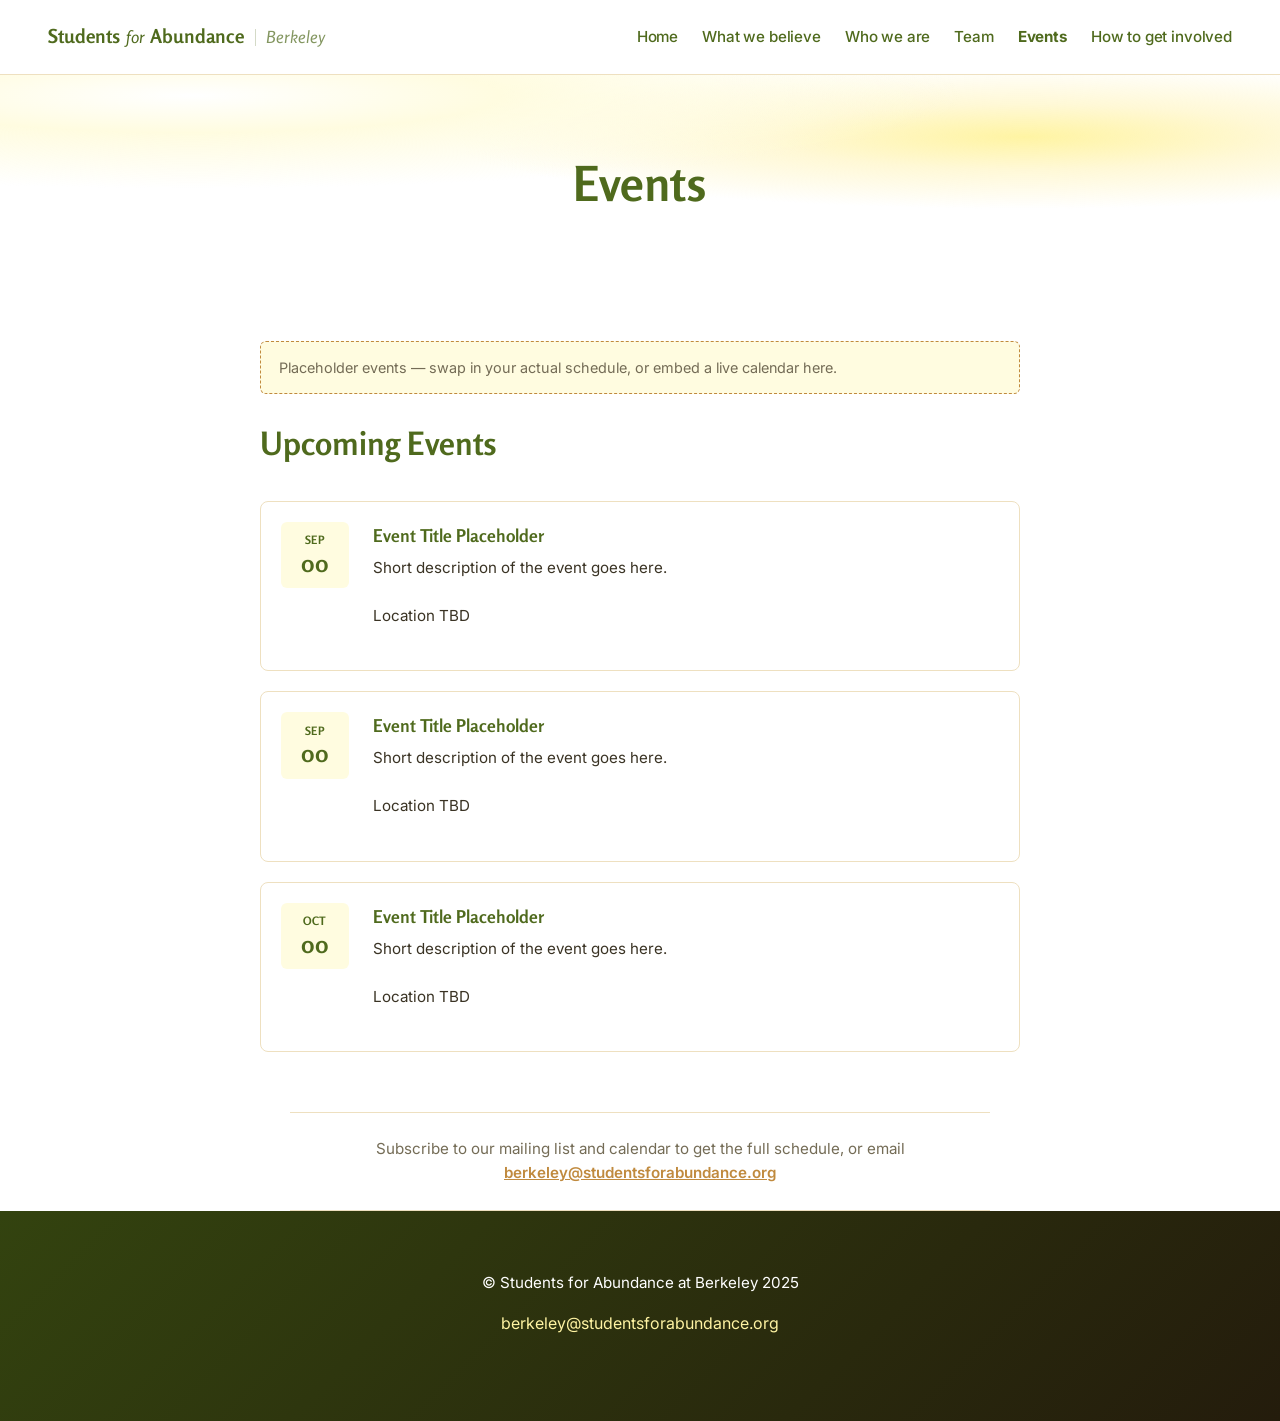
==== events.html @ f54645c2 "Add Team and Events pages, widen nav for larger screens - Add team.html with placeholder leadership/" ====
<!DOCTYPE html>
<html lang="en">
<head>
    <meta charset="UTF-8">
    <meta name="viewport" content="width=device-width, initial-scale=1.0">
    <title>Events - Students for Abundance Berkeley</title>
    <link rel="preconnect" href="https://fonts.googleapis.com">
    <link rel="preconnect" href="https://fonts.gstatic.com" crossorigin>
    <link href="https://fonts.googleapis.com/css2?family=Inter:wght@400;500;600;700&family=Rosario:ital,wght@0,400;0,700;1,400&display=swap" rel="stylesheet">
    <link rel="stylesheet" href="src/css/styles.css">
</head>
<body>
    <!-- Navigation -->
    <nav class="navbar">
        <div class="nav-container">
            <div class="nav-brand">
                <a href="./" class="brand-link">Students</a>
                <span class="brand-for">for</span>
                <a href="./" class="brand-link">Abundance</a>
                <span class="brand-chapter">Berkeley</span>
            </div>
            <button class="menu-toggle" aria-label="Toggle menu">
                <span></span>
                <span></span>
                <span></span>
            </button>
            <ul class="nav-links">
                <li><a href="./">Home</a></li>
                <li><a href="what-we-believe.html">What we believe</a></li>
                <li><a href="who-we-are.html">Who we are</a></li>
                <li><a href="team.html">Team</a></li>
                <li><a href="events.html" class="active">Events</a></li>
                <li><a href="how-to-get-involved.html">How to get involved</a></li>
            </ul>
        </div>
    </nav>

    <header class="page-header">
        <h1>Events</h1>
    </header>

    <main>
        <section class="belief-block">
            <div class="container">
                <div class="placeholder-note">Placeholder events &mdash; swap in your actual schedule, or embed a live calendar here.</div>

                <h2>Upcoming Events</h2>
                <div class="events-list">
                    <div class="event-card">
                        <div class="event-date">
                            <span class="event-month">Sep</span>
                            <span class="event-day">00</span>
                        </div>
                        <div class="event-info">
                            <h3>Event Title Placeholder</h3>
                            <p>Short description of the event goes here.</p>
                            <p class="event-location">Location TBD</p>
                        </div>
                    </div>

                    <div class="event-card">
                        <div class="event-date">
                            <span class="event-month">Sep</span>
                            <span class="event-day">00</span>
                        </div>
                        <div class="event-info">
                            <h3>Event Title Placeholder</h3>
                            <p>Short description of the event goes here.</p>
                            <p class="event-location">Location TBD</p>
                        </div>
                    </div>

                    <div class="event-card">
                        <div class="event-date">
                            <span class="event-month">Oct</span>
                            <span class="event-day">00</span>
                        </div>
                        <div class="event-info">
                            <h3>Event Title Placeholder</h3>
                            <p>Short description of the event goes here.</p>
                            <p class="event-location">Location TBD</p>
                        </div>
                    </div>
                </div>
            </div>
        </section>

        <section class="contact-note">
            <p>Subscribe to our mailing list and calendar to get the full schedule, or email <a href="mailto:berkeley@studentsforabundance.org">berkeley@studentsforabundance.org</a></p>
        </section>
    </main>

    <!-- Footer -->
    <footer class="footer">
        <div class="container">
            <p class="copyright">&copy; Students for Abundance at Berkeley 2025</p>
            <p class="contact-email">
                <a href="mailto:berkeley@studentsforabundance.org">berkeley@studentsforabundance.org</a>
            </p>
        </div>
    </footer>

    <script src="src/js/main.js"></script>
</body>
</html>
---- src/css/styles.css ----
/* Reset and Base Styles */
:root {
    --cream: #fffef9;
    --gold-pale: #fffce0;
    --gold-light: #fff4a3;
    --gold: #fff9b0;
    --gold-mid: #e8c468;
    --gold-deep: #c08a3e;
    --brown: #9c5f24;
    --brown-dark: #7a4718;
    --ink: #1a1a1a;
    --olive: #4f6a1d;
    --olive-dark: #38480f;
    --text-body: #3a3324;
    --text-muted: #746c56;
    --border-warm: #eee0c0;
    --font-heading: 'Rosario', sans-serif;
    --font-body: 'Inter', -apple-system, BlinkMacSystemFont, sans-serif;
}

* {
    margin: 0;
    padding: 0;
    box-sizing: border-box;
}

html {
    scroll-behavior: smooth;
}

body {
    font-family: var(--font-body);
    line-height: 1.6;
    color: var(--ink);
    background: #fff;
}

.container {
    max-width: 1000px;
    margin: 0 auto;
    padding: 0 20px;
}

/* Navigation */
.navbar {
    background: #fff;
    border-bottom: 1px solid var(--border-warm);
    position: sticky;
    top: 0;
    z-index: 1000;
}

.nav-container {
    max-width: 1440px;
    margin: 0 auto;
    padding: 1.5rem 48px;
    display: flex;
    justify-content: space-between;
    align-items: center;
}

.nav-brand {
    display: flex;
    align-items: baseline;
    gap: 0.35rem;
    flex-wrap: wrap;
}

.brand-link {
    font-family: var(--font-heading);
    font-size: 1.2rem;
    font-weight: 700;
    color: var(--olive);
    text-decoration: none;
    line-height: 1;
    transition: opacity 0.3s;
}

.brand-link:hover {
    opacity: 0.7;
}

.brand-for {
    font-family: var(--font-heading);
    font-style: italic;
    font-weight: 400;
    font-size: 1.05rem;
    color: var(--olive);
    line-height: 1;
}

.brand-chapter {
    font-family: var(--font-heading);
    font-style: italic;
    font-weight: 400;
    font-size: 1.05rem;
    color: var(--olive);
    opacity: 0.7;
    margin-left: 0.35rem;
    padding-left: 0.6rem;
    border-left: 1px solid rgba(79, 106, 29, 0.35);
    line-height: 1;
}

.nav-links {
    display: flex;
    list-style: none;
    gap: 1.5rem;
    align-items: center;
    flex-wrap: wrap;
}

.nav-links a {
    text-decoration: none;
    color: var(--olive);
    font-weight: 500;
    font-size: 0.95rem;
    letter-spacing: -0.15px;
    transition: opacity 0.3s;
}

.nav-links a:hover {
    opacity: 0.6;
}

.nav-links a.active {
    font-weight: 700;
}

.menu-toggle {
    display: none;
    flex-direction: column;
    background: none;
    border: none;
    cursor: pointer;
    gap: 5px;
}

.menu-toggle span {
    width: 25px;
    height: 2px;
    background: var(--olive);
}

/* Hero Section */
.hero {
    position: relative;
    overflow: hidden;
    background:
        radial-gradient(55% 40% at 20% 8%, rgba(255,255,255,0.85) 0%, rgba(255,255,255,0) 60%),
        radial-gradient(45% 30% at 80% 12%, rgba(255,244,163,0.6) 0%, rgba(255,244,163,0) 60%),
        linear-gradient(180deg, #fffce0 0%, #fff9b0 40%, #e8c468 100%);
    padding: 80px 20px 0;
    text-align: center;
}

.hero-content {
    max-width: 1000px;
    margin: 0 auto;
    position: relative;
    z-index: 2;
}

.hero-skyline {
    position: relative;
    z-index: 1;
    width: 100%;
    max-width: 1600px;
    margin: 50px auto 0;
    line-height: 0;
}

.hero-skyline svg {
    width: 100%;
    height: auto;
    display: block;
}

.hero-title {
    font-family: var(--font-heading);
    font-size: 4rem;
    font-weight: 700;
    color: var(--olive);
    margin-bottom: 0.4rem;
    letter-spacing: -1px;
}

.hero-location {
    font-family: var(--font-heading);
    font-size: 1.5rem;
    color: var(--olive);
    opacity: 0.8;
    margin-bottom: 0.4rem;
    font-weight: 700;
}

.hero-tagline {
    font-family: var(--font-heading);
    font-size: 1.4rem;
    line-height: 1.6;
    color: var(--olive);
    max-width: 700px;
    margin: 0 auto 2.5rem;
    font-weight: 400;
}

.hero-ctas {
    display: flex;
    gap: 1rem;
    justify-content: center;
    flex-wrap: wrap;
}

/* Buttons */
.btn {
    display: inline-block;
    padding: 12px 28px;
    text-decoration: none;
    border-radius: 4px;
    font-weight: 600;
    font-size: 0.95rem;
    transition: all 0.3s;
    border: none;
    cursor: pointer;
}

.btn-primary {
    background: var(--olive);
    color: #fff;
}

.btn-primary:hover {
    background: var(--olive-dark);
}

.btn-secondary {
    background: transparent;
    color: var(--olive);
    border: 2px solid var(--olive);
}

.btn-secondary:hover {
    background: var(--gold-pale);
}

/* Content Sections */
.content-section {
    padding: 55px 20px;
    background: #fff;
}

main > .content-section:first-of-type {
    padding-top: 40px;
}

.content-section.alt {
    background: var(--gold-pale);
}

.content-section h2 {
    font-family: var(--font-heading);
    font-size: 2.2rem;
    margin-bottom: 1.5rem;
    font-weight: 700;
    color: var(--olive);
}

.content-section p {
    font-size: 1.05rem;
    line-height: 1.8;
    color: var(--text-body);
    max-width: 800px;
}

/* Supporters Section */
.supporters-section {
    padding: 50px 20px;
    background: var(--gold-pale);
    border-top: 1px solid var(--border-warm);
    text-align: center;
}

.supporters-text {
    font-size: 0.95rem;
    color: var(--text-muted);
    margin-bottom: 1.5rem;
}

.supporters-logos {
    display: flex;
    gap: 2rem;
    justify-content: center;
    flex-wrap: wrap;
}

.supporter-link {
    color: var(--gold-deep);
    text-decoration: none;
    font-weight: 600;
    transition: color 0.3s;
}

.supporter-link:hover {
    color: var(--brown);
}

/* Join Section */
.join-section {
    padding: 80px 20px;
    background: #fff;
}

.join-content {
    max-width: 600px;
    margin: 0 auto;
    text-align: center;
}

.join-content h2 {
    font-family: var(--font-heading);
    font-size: 2.2rem;
    margin-bottom: 0.5rem;
    font-weight: 700;
    color: var(--olive);
}

.join-subtitle {
    color: var(--text-muted);
    font-size: 0.95rem;
    margin-bottom: 2rem;
}

/* Email Form */
.email-form {
    display: flex;
    gap: 10px;
    justify-content: center;
    flex-wrap: wrap;
}

.email-form input {
    padding: 12px 16px;
    border: 1px solid var(--border-warm);
    border-radius: 4px;
    font-size: 1rem;
    font-family: inherit;
    min-width: 280px;
    transition: border-color 0.3s;
}

.email-form input:focus {
    outline: none;
    border-color: var(--olive);
}

/* Footer */
.footer {
    background: linear-gradient(135deg, #33430f 0%, #241c0c 100%);
    color: #fff;
    padding: 60px 20px;
    text-align: center;
}

.footer .container {
    max-width: 800px;
}

.copyright {
    font-size: 0.95rem;
    margin-bottom: 1rem;
}

.contact-email {
    margin-bottom: 1.5rem;
}

.contact-email a {
    color: var(--gold-light);
    text-decoration: none;
}

.contact-email a:hover {
    text-decoration: underline;
}

.design-credit {
    font-size: 0.85rem;
    color: #a89f88;
}

.design-credit a {
    color: var(--gold-light);
    text-decoration: none;
}

.design-credit a:hover {
    text-decoration: underline;
}

/* Sub-page Header */
.page-header {
    background:
        radial-gradient(60% 45% at 15% 10%, #ffffff 0%, var(--gold-pale) 40%, rgba(255,255,255,0) 100%),
        radial-gradient(45% 35% at 80% 30%, var(--gold-light) 0%, rgba(255,243,180,0.55) 45%, rgba(255,255,255,0) 100%),
        #ffffff;
    padding: 70px 20px 60px;
    text-align: center;
}

.page-header h1 {
    font-family: var(--font-heading);
    font-size: 3rem;
    font-weight: 700;
    color: var(--olive);
}

/* Dark statement banner */
.banner-dark {
    background: linear-gradient(135deg, var(--brown) 0%, var(--brown-dark) 100%);
    color: #fff;
    padding: 70px 20px;
    text-align: center;
}

.banner-dark h2 {
    font-family: var(--font-heading);
    font-size: 2.4rem;
    font-weight: 700;
    max-width: 700px;
    margin: 0 auto;
    line-height: 1.3;
}

/* Belief blocks */
.belief-block {
    padding: 60px 20px;
    background: #fff;
}

.belief-block.alt {
    background: var(--gold-pale);
}

.belief-block .container {
    max-width: 800px;
}

.belief-block p {
    font-size: 1.05rem;
    line-height: 1.85;
    color: var(--text-body);
    margin-bottom: 1.25rem;
}

.belief-block h2 {
    font-family: var(--font-heading);
    font-size: 2rem;
    color: var(--olive);
    text-align: left;
    margin: 0 0 1.5rem;
    font-weight: 700;
}

.goals-list {
    margin-top: 1.5rem;
}

.goals-list .goal {
    margin-bottom: 1.5rem;
}

.goals-list .goal strong {
    color: var(--olive);
}

/* Pillars grid (Building community / Learning / Doing) */
.pillars-grid {
    display: grid;
    grid-template-columns: repeat(3, 1fr);
    gap: 2rem;
    margin-top: 2.5rem;
    max-width: 900px;
    margin-left: auto;
    margin-right: auto;
}

.pillar h3 {
    font-family: var(--font-heading);
    color: var(--olive);
    font-size: 1.3rem;
    margin-bottom: 0.75rem;
}

.pillar p {
    font-size: 0.98rem;
    color: var(--text-body);
    line-height: 1.7;
}

/* Activity list */
.activity-list {
    max-width: 800px;
    margin: 2rem auto 0;
    padding-left: 1.25rem;
}

.activity-list li {
    font-size: 1.02rem;
    line-height: 1.7;
    color: var(--text-body);
    margin-bottom: 0.75rem;
}

/* Get Involved blocks */
.involve-block {
    max-width: 700px;
    margin: 0 auto 2.5rem;
}

.involve-block h3 {
    font-family: var(--font-heading);
    color: var(--olive);
    font-size: 1.4rem;
    margin-bottom: 0.75rem;
}

.involve-block p {
    font-size: 1.05rem;
    line-height: 1.8;
    color: var(--text-body);
}

.involve-block a {
    color: var(--gold-deep);
    font-weight: 600;
}

.contact-note {
    text-align: center;
    max-width: 700px;
    margin: 0 auto;
    padding: 1.5rem;
    border-top: 1px solid var(--border-warm);
    border-bottom: 1px solid var(--border-warm);
    color: var(--text-muted);
    font-size: 0.95rem;
}

.contact-note a {
    color: var(--gold-deep);
    font-weight: 600;
}

/* Team grid */
.team-grid {
    display: grid;
    grid-template-columns: repeat(auto-fit, minmax(180px, 1fr));
    gap: 2.5rem;
    margin-top: 2rem;
}

.team-card {
    text-align: center;
}

.team-avatar {
    width: 96px;
    height: 96px;
    border-radius: 50%;
    background: var(--gold-mid);
    display: flex;
    align-items: center;
    justify-content: center;
    margin: 0 auto 1rem;
    font-family: var(--font-heading);
    font-size: 1.7rem;
    font-weight: 700;
    color: var(--olive-dark);
}

.team-card h3 {
    font-family: var(--font-heading);
    color: var(--olive);
    font-size: 1.1rem;
    margin-bottom: 0.15rem;
}

.team-card .team-role {
    color: var(--text-muted);
    font-size: 0.88rem;
}

.placeholder-note {
    max-width: 800px;
    margin: 0 auto 1.5rem;
    padding: 0.85rem 1.1rem;
    background: var(--gold-pale);
    border: 1px dashed var(--gold-deep);
    border-radius: 6px;
    color: var(--text-muted);
    font-size: 0.9rem;
}

/* Events list */
.events-list {
    display: flex;
    flex-direction: column;
    gap: 1.25rem;
    margin-top: 2rem;
    max-width: 800px;
    margin-left: auto;
    margin-right: auto;
}

.event-card {
    display: flex;
    gap: 1.5rem;
    align-items: flex-start;
    padding: 1.25rem;
    background: #fff;
    border: 1px solid var(--border-warm);
    border-radius: 8px;
}

.event-date {
    flex-shrink: 0;
    width: 68px;
    text-align: center;
    background: var(--gold-pale);
    border-radius: 6px;
    padding: 0.6rem 0.4rem;
    font-family: var(--font-heading);
    color: var(--olive);
}

.event-date .event-month {
    display: block;
    font-size: 0.72rem;
    font-weight: 700;
    text-transform: uppercase;
    letter-spacing: 0.05em;
}

.event-date .event-day {
    display: block;
    font-size: 1.5rem;
    font-weight: 700;
    line-height: 1.2;
}

.event-info h3 {
    font-family: var(--font-heading);
    color: var(--olive);
    font-size: 1.1rem;
    margin-bottom: 0.25rem;
}

.event-info p {
    color: var(--text-body);
    font-size: 0.95rem;
}

.event-location {
    color: var(--text-muted);
    font-size: 0.85rem;
    margin-top: 0.35rem;
}

/* Responsive */
@media (max-width: 768px) {
    .nav-container {
        padding: 1.2rem 20px;
    }

    .hero-title {
        font-size: 2.5rem;
    }

    .hero-tagline {
        font-size: 1.05rem;
    }

    .hero-ctas {
        flex-direction: column;
        align-items: center;
    }

    .nav-links {
        display: none;
        position: absolute;
        top: 70px;
        left: 0;
        right: 0;
        background: #fff;
        flex-direction: column;
        padding: 1rem;
        border-bottom: 1px solid var(--border-warm);
        gap: 1rem;
    }

    .nav-links.active {
        display: flex;
    }

    .menu-toggle {
        display: flex;
    }

    .email-form input {
        min-width: 100%;
    }

    .supporters-logos {
        gap: 1rem;
    }

    .content-section h2 {
        font-size: 1.75rem;
    }

    .hero-skyline {
        margin-top: 30px;
    }

    .page-header h1 {
        font-size: 2.2rem;
    }

    .banner-dark h2 {
        font-size: 1.7rem;
    }

    .belief-block h2 {
        font-size: 1.6rem;
    }

    .pillars-grid {
        grid-template-columns: 1fr;
        gap: 1.75rem;
    }

    .event-card {
        flex-direction: column;
        align-items: flex-start;
    }

    .event-date {
        width: auto;
        padding: 0.4rem 0.7rem;
        display: flex;
        align-items: baseline;
        gap: 0.4rem;
    }

    .event-date .event-day {
        font-size: 1.1rem;
    }

    .team-grid {
        grid-template-columns: repeat(2, 1fr);
        gap: 1.75rem;
    }
}
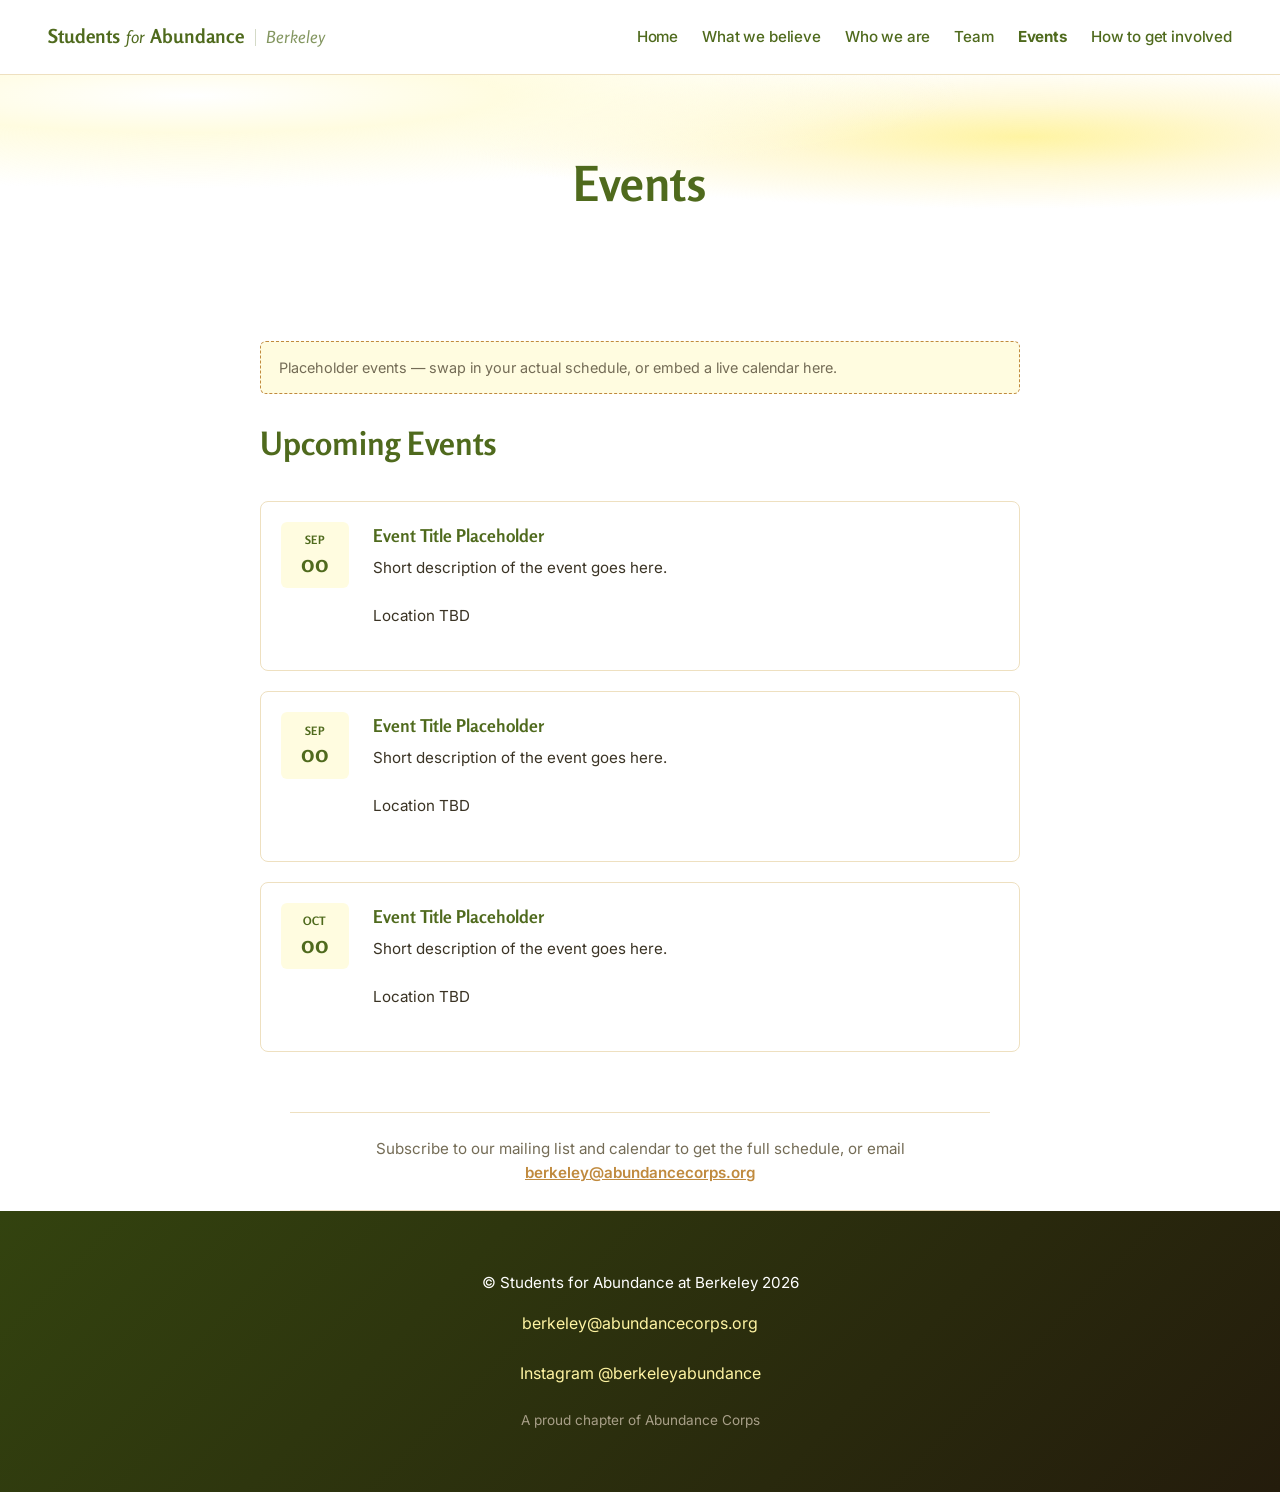
==== commit e80c078e: "Update contact email, 2026 copyright, add Instagram and Abundance Corps footer Co-Authored-By: Claud" ====
--- a/events.html
+++ b/events.html
@@ -13,12 +13,12 @@
     <!-- Navigation -->
     <nav class="navbar">
         <div class="nav-container">
-            <div class="nav-brand">
-                <a href="./" class="brand-link">Students</a>
+            <a href="./" class="nav-brand">
+                <span class="brand-link">Students</span>
                 <span class="brand-for">for</span>
-                <a href="./" class="brand-link">Abundance</a>
+                <span class="brand-link">Abundance</span>
                 <span class="brand-chapter">Berkeley</span>
-            </div>
+            </a>
             <button class="menu-toggle" aria-label="Toggle menu">
                 <span></span>
                 <span></span>
@@ -86,17 +86,21 @@
         </section>
 
         <section class="contact-note">
-            <p>Subscribe to our mailing list and calendar to get the full schedule, or email <a href="mailto:berkeley@studentsforabundance.org">berkeley@studentsforabundance.org</a></p>
+            <p>Subscribe to our mailing list and calendar to get the full schedule, or email <a href="mailto:berkeley@abundancecorps.org">berkeley@abundancecorps.org</a></p>
         </section>
     </main>
 
     <!-- Footer -->
     <footer class="footer">
         <div class="container">
-            <p class="copyright">&copy; Students for Abundance at Berkeley 2025</p>
+            <p class="copyright">&copy; Students for Abundance at Berkeley 2026</p>
             <p class="contact-email">
-                <a href="mailto:berkeley@studentsforabundance.org">berkeley@studentsforabundance.org</a>
+                <a href="mailto:berkeley@abundancecorps.org">berkeley@abundancecorps.org</a>
             </p>
+            <p class="footer-social">
+                <a href="https://www.instagram.com/berkeleyabundance/" target="_blank" rel="noopener">Instagram @berkeleyabundance</a>
+            </p>
+            <p class="footer-chapter">A proud chapter of Abundance Corps</p>
         </div>
     </footer>
 
--- a/src/css/styles.css
+++ b/src/css/styles.css
@@ -64,6 +64,12 @@
     align-items: baseline;
     gap: 0.35rem;
     flex-wrap: wrap;
+    text-decoration: none;
+    transition: opacity 0.3s;
+}
+
+.nav-brand:hover {
+    opacity: 0.7;
 }
 
 .brand-link {
@@ -71,13 +77,7 @@
     font-size: 1.2rem;
     font-weight: 700;
     color: var(--olive);
-    text-decoration: none;
     line-height: 1;
-    transition: opacity 0.3s;
-}
-
-.brand-link:hover {
-    opacity: 0.7;
 }
 
 .brand-for {
@@ -165,7 +165,6 @@
     position: relative;
     z-index: 1;
     width: 100%;
-    max-width: 1600px;
     margin: 50px auto 0;
     line-height: 0;
 }
@@ -181,7 +180,7 @@
     font-size: 4rem;
     font-weight: 700;
     color: var(--olive);
-    margin-bottom: 0.4rem;
+    margin-bottom: 0.15rem;
     letter-spacing: -1px;
 }
 
@@ -190,8 +189,10 @@
     font-size: 1.5rem;
     color: var(--olive);
     opacity: 0.8;
-    margin-bottom: 0.4rem;
-    font-weight: 700;
+    margin-bottom: 0.15rem;
+    font-weight: 700;
+    position: relative;
+    top: -10px;
 }
 
 .hero-tagline {
@@ -383,6 +384,24 @@
     text-decoration: underline;
 }
 
+.footer-social {
+    margin-bottom: 1.5rem;
+}
+
+.footer-social a {
+    color: var(--gold-light);
+    text-decoration: none;
+}
+
+.footer-social a:hover {
+    text-decoration: underline;
+}
+
+.footer-chapter {
+    font-size: 0.85rem;
+    color: #a89f88;
+}
+
 .design-credit {
     font-size: 0.85rem;
     color: #a89f88;
@@ -560,7 +579,15 @@
 }
 
 .team-card {
+    display: block;
     text-align: center;
+    text-decoration: none;
+    color: inherit;
+    transition: opacity 0.3s;
+}
+
+.team-card[href]:hover {
+    opacity: 0.75;
 }
 
 .team-avatar {
@@ -576,6 +603,7 @@
     font-size: 1.7rem;
     font-weight: 700;
     color: var(--olive-dark);
+    object-fit: cover;
 }
 
 .team-card h3 {
@@ -588,6 +616,86 @@
 .team-card .team-role {
     color: var(--text-muted);
     font-size: 0.88rem;
+}
+
+.team-intro {
+    color: var(--text-muted);
+    font-size: 0.95rem;
+    margin-top: -0.5rem;
+    margin-bottom: 0.5rem;
+}
+
+.team-blurb {
+    font-size: 0.85rem;
+    font-style: italic;
+    color: var(--text-muted);
+    margin: 0.5rem 0 0.9rem;
+}
+
+.team-actions {
+    display: flex;
+    flex-direction: column;
+    align-items: center;
+    gap: 0.5rem;
+}
+
+.team-btn {
+    display: inline-flex;
+    align-items: center;
+    justify-content: center;
+    gap: 0.4rem;
+    padding: 7px 14px;
+    border-radius: 20px;
+    font-size: 0.82rem;
+    font-weight: 600;
+    text-decoration: none;
+    transition: all 0.25s;
+    width: 100%;
+    max-width: 160px;
+}
+
+.team-btn-linkedin {
+    background: #eef2e6;
+    color: var(--olive);
+    border: 1px solid rgba(79, 106, 29, 0.3);
+}
+
+.team-btn-linkedin:hover {
+    background: var(--olive);
+    color: #fff;
+}
+
+.li-badge {
+    display: inline-flex;
+    align-items: center;
+    justify-content: center;
+    width: 16px;
+    height: 16px;
+    border-radius: 3px;
+    background: currentColor;
+    position: relative;
+}
+
+.li-badge::after {
+    content: "in";
+    position: absolute;
+    inset: 0;
+    display: flex;
+    align-items: center;
+    justify-content: center;
+    font-size: 9px;
+    font-weight: 700;
+    color: var(--gold-pale);
+    font-family: var(--font-body);
+}
+
+.team-btn-coffee {
+    background: var(--olive);
+    color: #fff;
+}
+
+.team-btn-coffee:hover {
+    background: var(--olive-dark);
 }
 
 .placeholder-note {
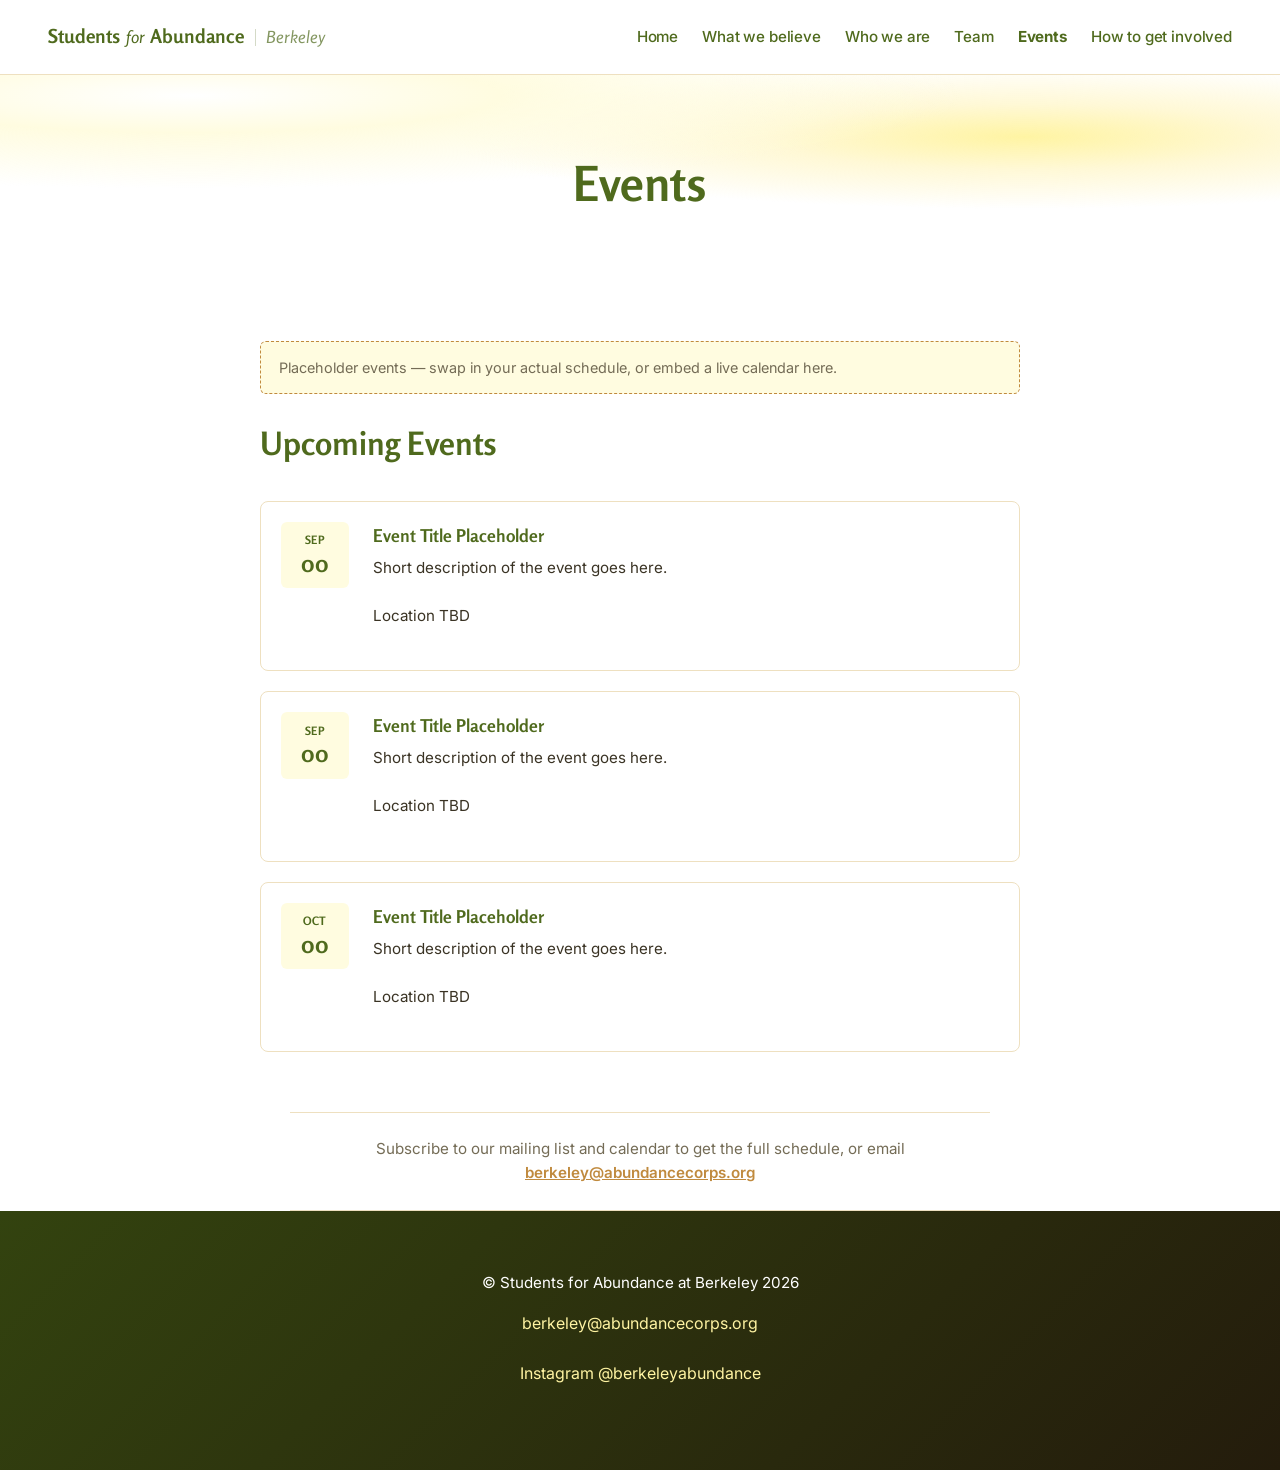
==== commit 6745a72c: "Remove footer chapter line, add Instagram section to How to Get Involved Co-Authored-By: Claude Sonn" ====
--- a/events.html
+++ b/events.html
@@ -100,7 +100,6 @@
             <p class="footer-social">
                 <a href="https://www.instagram.com/berkeleyabundance/" target="_blank" rel="noopener">Instagram @berkeleyabundance</a>
             </p>
-            <p class="footer-chapter">A proud chapter of Abundance Corps</p>
         </div>
     </footer>
 
